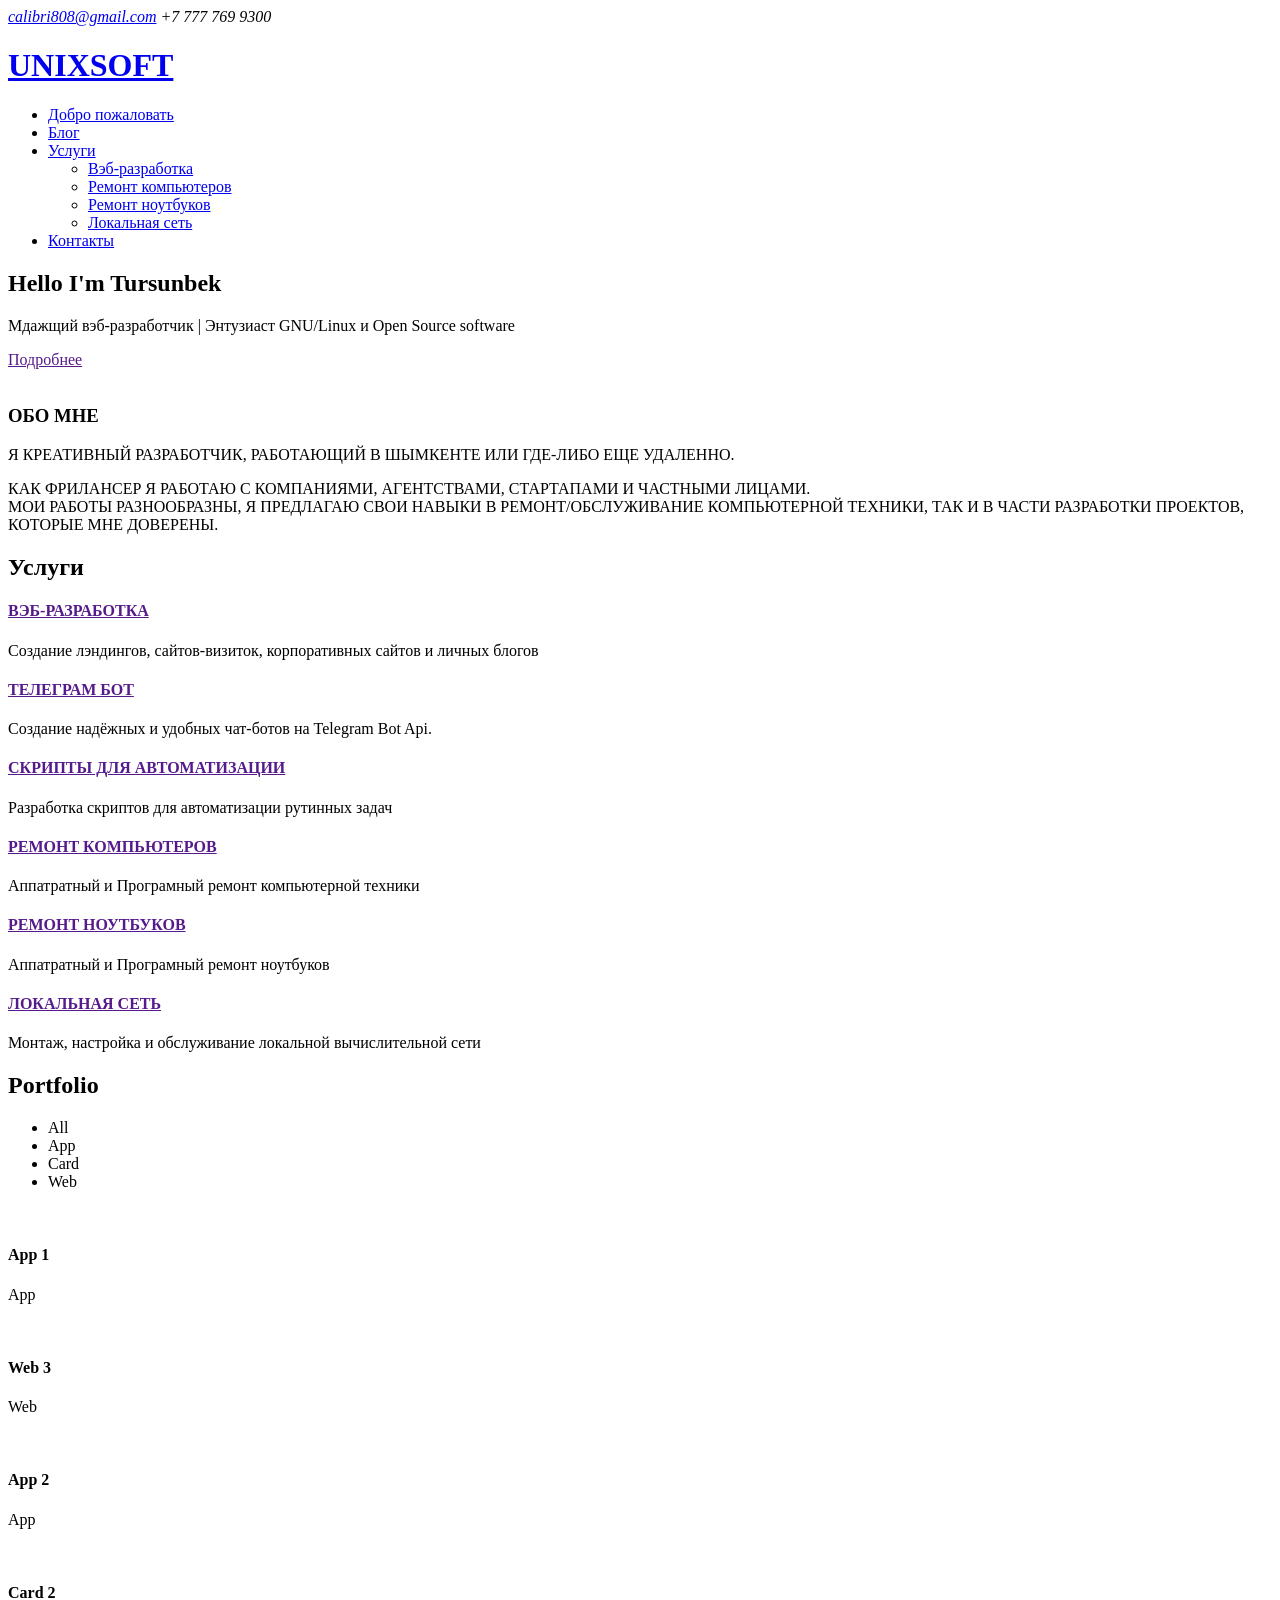
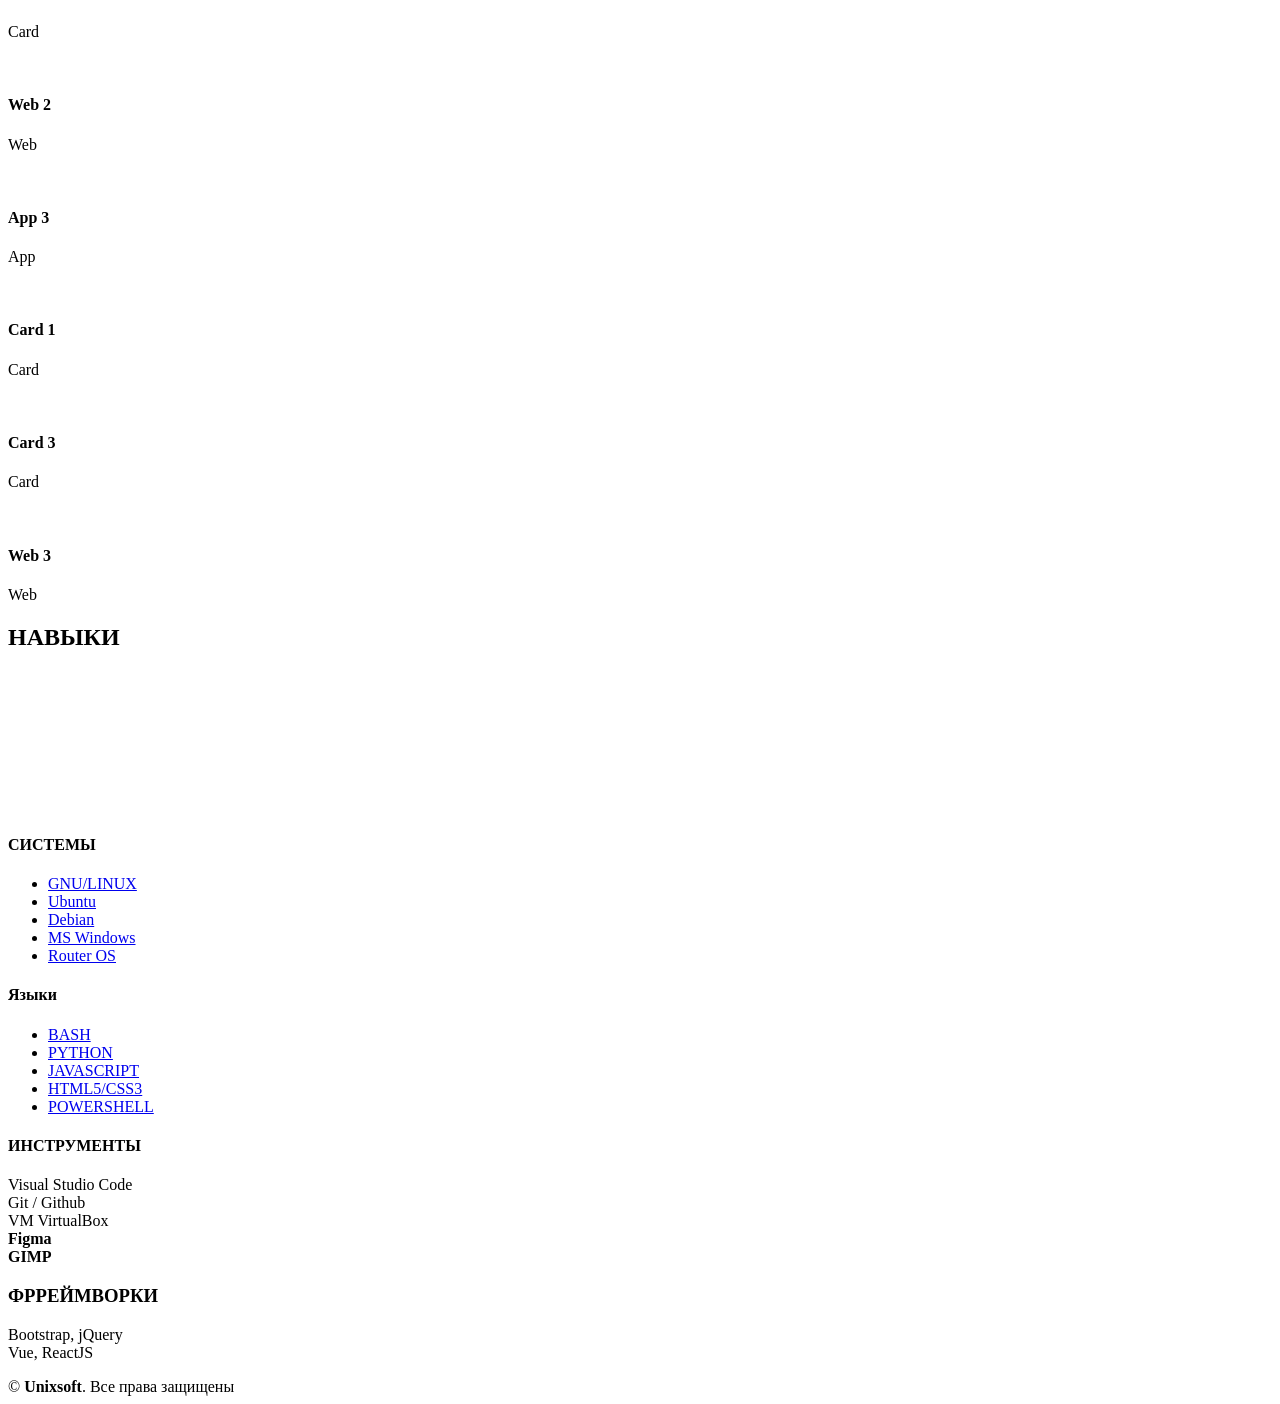
==== index.html @ 3a130970 "Add files via upload" ====
<!DOCTYPE html>
<html lang="en">

<head>
  <meta charset="utf-8">
  <meta content="width=device-width, initial-scale=1.0" name="viewport">

  <title>Unixsoft - Цифровое агенство</title>
  <meta content="" name="description">
  <meta content="" name="keywords">

  <!-- Favicons -->
  <link href="assets/img/icons8-battle-net-48.png" rel="icon">
  <link href="assets/img/apple-touch-icon.png" rel="apple-touch-icon">

  <!-- Google Fonts -->
  <link href="https://fonts.googleapis.com/css?family=Open+Sans:300,300i,400,400i,600,600i,700,700i|Raleway:300,300i,400,400i,500,500i,600,600i,700,700i|Poppins:300,300i,400,400i,500,500i,600,600i,700,700i" rel="stylesheet">

  <!-- Vendor CSS Files -->
  <link href="assets/vendor/animate.css/animate.min.css" rel="stylesheet">
  <link href="assets/vendor/bootstrap/css/bootstrap.min.css" rel="stylesheet">
  <link href="assets/vendor/bootstrap-icons/bootstrap-icons.css" rel="stylesheet">
  <link href="assets/vendor/boxicons/css/boxicons.min.css" rel="stylesheet">
  <link href="assets/vendor/glightbox/css/glightbox.min.css" rel="stylesheet">
  <link href="assets/vendor/swiper/swiper-bundle.min.css" rel="stylesheet">

  <!-- Template Main CSS File -->
  <link href="assets/css/style.css" rel="stylesheet">

  <!-- =======================================================
  * Template Name: unixsoft - v0.0.01
  ======================================================== -->
</head>

<body>

  <!-- ======= Top Bar ======= -->
  <section id="topbar" class="d-flex align-items-center">
    <div class="container d-flex justify-content-center justify-content-md-between">
      <div class="contact-info d-flex align-items-center">
        <i class="bi bi-envelope d-flex align-items-center"><a href="mailto:contact@example.com">calibri808@gmail.com</a></i>
        <i class="bi bi-phone d-flex align-items-center ms-4"><span>+7 777 769 9300</span></i>
      </div>
      <div class="social-links d-none d-md-flex align-items-center">
        <a href="https://github.com/unixsoftware" class="twitter"><i class="bi bi-github"></i></a>
        <a href="https://wa.me/77777699300" class="facebook"><i class="bi bi-whatsapp"></i></a>
        <a href="https://t.me/smirenn" class="linkedin"><i class="bi bi-telegram"></i></i></a>
        <a href="#" class="instagram"><i class="bi bi-instagram"></i></a>
      </div>
    </div>
  </section>

  <!-- ======= Header ======= -->
  <header id="header" class="d-flex align-items-center">
    <div class="container d-flex justify-content-between align-items-center">

      <div class="logo">
        <h1><a href="index.html">UNIXSOFT</a></h1>
        <!-- Uncomment below if you prefer to use an image logo -->
        <!-- <a href="index.html"><img src="assets/img/logo.png" alt="" class="img-fluid"></a>-->
      </div>

      <nav id="navbar" class="navbar">
        <ul>
          <li><a class="active" href="index.html">Добро пожаловать</a></li>
  <!--    <li><a href="about.html">About</a></li>
          <li><a href="services.html">Services</a></li>
          <li><a href="portfolio.html">Портфолио</a></li>
          <li><a href="team.html">Team</a></li>     
          <li><a href="pricing.html">Цены</a></li>  -->
          <li><a href="blog.html">Блог</a></li>
          <li class="dropdown"><a href="#"><span>Услуги</span> <i class="bi bi-chevron-down"></i></a>
            <ul>
              <li><a href="#">Вэб-разработка</a></li>

  <!--        <li class="dropdown"><a href="#"><span>Deep Drop Down</span> <i class="bi bi-chevron-right"></i></a>
                <ul>
                  <li><a href="#">Deep Drop Down 1</a></li>
                  <li><a href="#">Deep Drop Down 2</a></li>
                  <li><a href="#">Deep Drop Down 3</a></li>
                  <li><a href="#">Deep Drop Down 4</a></li>
                  <li><a href="#">Deep Drop Down 5</a></li>
                </ul>
              </li>  
  -->
              <li><a href="#">Ремонт компьютеров</a></li>
              <li><a href="#">Ремонт ноутбуков</a></li>
              <li><a href="#">Локальная сеть</a></li>
            </ul>
          </li>
          <li><a href="contact.html">Контакты</a></li>
        </ul>
        <i class="bi bi-list mobile-nav-toggle"></i>
      </nav><!-- .navbar -->

    </div>
  </header><!-- End Header -->

  <!-- ======= Hero Section ======= -->
  <section id="hero">
    <div class="hero-container">
      <div id="heroCarousel" data-bs-interval="5000" class="carousel slide carousel-fade" data-bs-ride="carousel">

        <ol class="carousel-indicators" id="hero-carousel-indicators"></ol>

        <div class="carousel-inner" role="listbox">

          <!-- Slide 1 -->
          <div class="carousel-item active" style="background-image: url(assets/img/slide/slide-1.jpg)">
            <div class="carousel-container">
              <div class="carousel-content">
                <h2 class="animate__animated animate__fadeInDown">Hello <span>I'm Tursunbek</span></h2>
                <p class="animate__animated animate__fadeInUp">Мдажщий вэб-разработчик | Энтузиаст GNU/Linux и Open Source software</p>
                <a href="" class="btn-get-started animate__animated animate__fadeInUp">Подробнее</a>
              </div>
            </div>
          </div>

          <!-- Slide 2 
          <div class="carousel-item" style="background-image: url(assets/img/slide/slide-2.jpg)">
            <div class="carousel-container">
              <div class="carousel-content">
                <h2 class="animate__animated fanimate__adeInDown">Ремонт <span>компьютеров</span></h2>
                <p class="animate__animated animate__fadeInUp">Аппаратный и Программный ремонт, обслуживание компьютерной техники</p>
                <a href="" class="btn-get-started animate__animated animate__fadeInUp">Подробнее</a>
              </div>
            </div>
          </div>
          -->
          <!-- Slide 3 
          <div class="carousel-item" style="background-image: url(assets/img/slide/slide-3.jpg)">
            <div class="carousel-container">
              <div class="carousel-content">
                <h2 class="animate__animated animate__fadeInDown">Ремонт <span>ноутбуков</span></h2>
                <p class="animate__animated animate__fadeInUp">Ut velit est quam dolor ad a aliquid qui aliquid. Sequi ea ut et est quaerat sequi nihil ut aliquam. Occaecati alias dolorem mollitia ut. Similique ea voluptatem. Esse doloremque accusamus repellendus deleniti vel. Minus et tempore modi architecto.</p>
                <a href="" class="btn-get-started animate__animated animate__fadeInUp">Подробнее</a>
              </div>
            </div>
          </div>
          -->
        </div>

        <a class="carousel-control-prev" href="#heroCarousel" role="button" data-bs-slide="prev">
          <span class="carousel-control-prev-icon bi bi-chevron-left" aria-hidden="true"></span>
        </a>

        <a class="carousel-control-next" href="#heroCarousel" role="button" data-bs-slide="next">
          <span class="carousel-control-next-icon bi bi-chevron-right" aria-hidden="true"></span>
        </a>

      </div>
    </div>
  </section><!-- End Hero -->

  <main id="main">



    <!-- ======= About Section ======= -->
    <section id="about" class="about">
      <div class="container">

        <div class="row">
          <div class="col-lg-6">
            <img src="assets/img/about.jpg" class="img-fluid" alt="">
          </div>
          <div class="col-lg-6 pt-4 pt-lg-0 content">
            <h3>ОБО МНЕ</h3>
            <p class="fst-italic">
              Я КРЕАТИВНЫЙ РАЗРАБОТЧИК, РАБОТАЮЩИЙ В ШЫМКЕНТЕ ИЛИ ГДЕ-ЛИБО ЕЩЕ УДАЛЕННО.
            </p>
            
            <p>
              КАК ФРИЛАНСЕР Я РАБОТАЮ С КОМПАНИЯМИ, АГЕНТСТВАМИ, СТАРТАПАМИ И ЧАСТНЫМИ ЛИЦАМИ.<br>
              МОИ РАБОТЫ РАЗНООБРАЗНЫ, Я ПРЕДЛАГАЮ СВОИ НАВЫКИ В РЕМОНТ/ОБСЛУЖИВАНИЕ КОМПЬЮТЕРНОЙ ТЕХНИКИ, ТАК И В ЧАСТИ РАЗРАБОТКИ ПРОЕКТОВ, КОТОРЫЕ МНЕ ДОВЕРЕНЫ.
            </p>
          </div>
        </div>

      </div>
    </section><!-- End About Section -->




    <!-- ======= Breadcrumbs ======= -->
    <section id="breadcrumbs" class="breadcrumbs">
      <div class="container">

        <h2>Услуги</h2>

      </div>
    </section><!-- End Breadcrumbs -->


    <!-- ======= Services Section ======= -->
    <section id="services" class="services">
      <div class="container">

        <div class="row">
          <div class="col-lg-4 col-md-6 d-flex align-items-stretch">
            <div class="icon-box">
              <div class="icon"><i class="bx bxl-dribbble"></i></div>
              <h4><a href="">ВЭБ-РАЗРАБОТКА</a></h4>
              <p>Создание лэндингов, сайтов-визиток, корпоративных сайтов и личных блогов</p>
            </div>
          </div>

          <div class="col-lg-4 col-md-6 d-flex align-items-stretch mt-4 mt-md-0">
            <div class="icon-box">
              <div class="icon"><i class="bx bx-file"></i></div>
              <h4><a href="">ТЕЛЕГРАМ БОТ</a></h4>
              <p>Создание надёжных и удобных чат-ботов на Telegram Bot Api.</p>
            </div>
          </div>

          <div class="col-lg-4 col-md-6 d-flex align-items-stretch mt-4 mt-lg-0">
            <div class="icon-box">
              <div class="icon"><i class="bx bx-tachometer"></i></div>
              <h4><a href="">СКРИПТЫ ДЛЯ АВТОМАТИЗАЦИИ</a></h4>
              <p>Разработка скриптов для автоматизации рутинных задач</p>
            </div>
          </div>

          <div class="col-lg-4 col-md-6 d-flex align-items-stretch mt-4">
            <div class="icon-box">
              <div class="icon"><i class="bx bx-world"></i></div>
              <h4><a href="">РЕМОНТ КОМПЬЮТЕРОВ</a></h4>
              <p>Аппатратный и Програмный ремонт компьютерной техники</p>
            </div>
          </div>

          <div class="col-lg-4 col-md-6 d-flex align-items-stretch mt-4">
            <div class="icon-box">
              <div class="icon"><i class="bx bx-slideshow"></i></div>
              <h4><a href="">РЕМОНТ НОУТБУКОВ</a></h4>
              <p>Аппатратный и Програмный ремонт ноутбуков</p>
            </div>
          </div>

          <div class="col-lg-4 col-md-6 d-flex align-items-stretch mt-4">
            <div class="icon-box">
              <div class="icon"><i class="bx bx-arch"></i></div>
              <h4><a href="">ЛОКАЛЬНАЯ СЕТЬ</a></h4>
              <p>Монтаж, настройка и обслуживание локальной вычислительной сети</p>
            </div>
          </div>

        </div>

      </div>
    </section><!-- End Services Section -->






    <!-- ======= Breadcrumbs ======= -->
    <section id="breadcrumbs" class="breadcrumbs">
      <div class="container">

        <h2>Portfolio</h2>

      </div>
    </section><!-- End Breadcrumbs -->

        <!-- ======= Portfolio Section ======= -->
    <section id="portfolio" class="portfolio">
      <div class="container">

        <div class="row">
          <div class="col-lg-12 d-flex justify-content-center">
            <ul id="portfolio-flters">
              <li data-filter="*" class="filter-active">All</li>
              <li data-filter=".filter-app">App</li>
              <li data-filter=".filter-card">Card</li>
              <li data-filter=".filter-web">Web</li>
            </ul>
          </div>
        </div>

        <div class="row portfolio-container">

          <div class="col-lg-4 col-md-6 portfolio-item filter-app">
            <div class="portfolio-wrap">
              <img src="assets/img/portfolio/portfolio-1.jpg" class="img-fluid" alt="">
              <div class="portfolio-info">
                <h4>App 1</h4>
                <p>App</p>
                <div class="portfolio-links">
                  <a href="assets/img/portfolio/portfolio-1.jpg" data-gallery="portfolioGallery" class="portfolio-lightbox" title="App 1"><i class="bx bx-plus"></i></a>
                  <a href="#" title="More Details"><i class="bx bx-link"></i></a>
                </div>
              </div>
            </div>
          </div>

          <div class="col-lg-4 col-md-6 portfolio-item filter-web">
            <div class="portfolio-wrap">
              <img src="assets/img/portfolio/portfolio-2.jpg" class="img-fluid" alt="">
              <div class="portfolio-info">
                <h4>Web 3</h4>
                <p>Web</p>
                <div class="portfolio-links">
                  <a href="assets/img/portfolio/portfolio-2.jpg" data-gallery="portfolioGallery" class="portfolio-lightbox" title="Web 3"><i class="bx bx-plus"></i></a>
                  <a href="#" title="More Details"><i class="bx bx-link"></i></a>
                </div>
              </div>
            </div>
          </div>

          <div class="col-lg-4 col-md-6 portfolio-item filter-app">
            <div class="portfolio-wrap">
              <img src="assets/img/portfolio/portfolio-3.jpg" class="img-fluid" alt="">
              <div class="portfolio-info">
                <h4>App 2</h4>
                <p>App</p>
                <div class="portfolio-links">
                  <a href="assets/img/portfolio/portfolio-3.jpg" data-gallery="portfolioGallery" class="portfolio-lightbox" title="App 2"><i class="bx bx-plus"></i></a>
                  <a href="#" title="More Details"><i class="bx bx-link"></i></a>
                </div>
              </div>
            </div>
          </div>

          <div class="col-lg-4 col-md-6 portfolio-item filter-card">
            <div class="portfolio-wrap">
              <img src="assets/img/portfolio/portfolio-4.jpg" class="img-fluid" alt="">
              <div class="portfolio-info">
                <h4>Card 2</h4>
                <p>Card</p>
                <div class="portfolio-links">
                  <a href="assets/img/portfolio/portfolio-4.jpg" data-gallery="portfolioGallery" class="portfolio-lightbox" title="Card 2"><i class="bx bx-plus"></i></a>
                  <a href="#" title="More Details"><i class="bx bx-link"></i></a>
                </div>
              </div>
            </div>
          </div>

          <div class="col-lg-4 col-md-6 portfolio-item filter-web">
            <div class="portfolio-wrap">
              <img src="assets/img/portfolio/portfolio-5.jpg" class="img-fluid" alt="">
              <div class="portfolio-info">
                <h4>Web 2</h4>
                <p>Web</p>
                <div class="portfolio-links">
                  <a href="assets/img/portfolio/portfolio-5.jpg" data-gallery="portfolioGallery" class="portfolio-lightbox" title="Web 2"><i class="bx bx-plus"></i></a>
                  <a href="#" title="More Details"><i class="bx bx-link"></i></a>
                </div>
              </div>
            </div>
          </div>

          <div class="col-lg-4 col-md-6 portfolio-item filter-app">
            <div class="portfolio-wrap">
              <img src="assets/img/portfolio/portfolio-6.jpg" class="img-fluid" alt="">
              <div class="portfolio-info">
                <h4>App 3</h4>
                <p>App</p>
                <div class="portfolio-links">
                  <a href="assets/img/portfolio/portfolio-6.jpg" data-gallery="portfolioGallery" class="portfolio-lightbox" title="App 3"><i class="bx bx-plus"></i></a>
                  <a href="#" title="More Details"><i class="bx bx-link"></i></a>
                </div>
              </div>
            </div>
          </div>

          <div class="col-lg-4 col-md-6 portfolio-item filter-card">
            <div class="portfolio-wrap">
              <img src="assets/img/portfolio/portfolio-7.jpg" class="img-fluid" alt="">
              <div class="portfolio-info">
                <h4>Card 1</h4>
                <p>Card</p>
                <div class="portfolio-links">
                  <a href="assets/img/portfolio/portfolio-7.jpg" data-gallery="portfolioGallery" class="portfolio-lightbox" title="Card 1"><i class="bx bx-plus"></i></a>
                  <a href="#" title="More Details"><i class="bx bx-link"></i></a>
                </div>
              </div>
            </div>
          </div>

          <div class="col-lg-4 col-md-6 portfolio-item filter-card">
            <div class="portfolio-wrap">
              <img src="assets/img/portfolio/portfolio-8.jpg" class="img-fluid" alt="">
              <div class="portfolio-info">
                <h4>Card 3</h4>
                <p>Card</p>
                <div class="portfolio-links">
                  <a href="assets/img/portfolio/portfolio-8.jpg" data-gallery="portfolioGallery" class="portfolio-lightbox" title="Card 3"><i class="bx bx-plus"></i></a>
                  <a href="#" title="More Details"><i class="bx bx-link"></i></a>
                </div>
              </div>
            </div>
          </div>

          <div class="col-lg-4 col-md-6 portfolio-item filter-web">
            <div class="portfolio-wrap">
              <img src="assets/img/portfolio/portfolio-9.jpg" class="img-fluid" alt="">
              <div class="portfolio-info">
                <h4>Web 3</h4>
                <p>Web</p>
                <div class="portfolio-links">
                  <a href="assets/img/portfolio/portfolio-9.jpg" data-gallery="portfolioGallery" class="portfolio-lightbox" title="Web 3"><i class="bx bx-plus"></i></a>
                  <a href="#" title="More Details"><i class="bx bx-link"></i></a>
                </div>
              </div>
            </div>
          </div>

        </div>

      </div>
    </section><!-- End Portfolio Section -->











    <!-- ======= Clients Section ======= -->
    <section id="clients" class="clients">
      <div class="container">

        <div class="section-title">
          <h2>НАВЫКИ</h2>
        </div>

        <div class="clients-slider swiper">
          <div class="swiper-wrapper align-items-center">
            <div class="swiper-slide"><img src="assets/img/clients/client-1.png" class="img-fluid" alt=""></div>
            <div class="swiper-slide"><img src="assets/img/clients/client-2.png" class="img-fluid" alt=""></div>
            <div class="swiper-slide"><img src="assets/img/clients/client-3.png" class="img-fluid" alt=""></div>
            <div class="swiper-slide"><img src="assets/img/clients/client-4.png" class="img-fluid" alt=""></div>
            <div class="swiper-slide"><img src="assets/img/clients/client-5.png" class="img-fluid" alt=""></div>
            <div class="swiper-slide"><img src="assets/img/clients/client-6.png" class="img-fluid" alt=""></div>
            <div class="swiper-slide"><img src="assets/img/clients/client-7.png" class="img-fluid" alt=""></div>
            <div class="swiper-slide"><img src="assets/img/clients/client-8.png" class="img-fluid" alt=""></div>
          </div>
          <div class="swiper-pagination"></div>
        </div>

      </div>
    </section><!-- End Clients Section -->

  </main><!-- End #main -->

  <!-- ======= Footer ======= -->
  <footer id="footer">



<!--
    <div class="footer-newsletter">
      <div class="container">
        <div class="row">
          <div class="col-lg-6">
            <h4>Our Newsletter</h4>
            <p>Tamen quem nulla quae legam multos aute sint culpa legam noster magna</p>
          </div>
          <div class="col-lg-6">
            <form action="" method="post">
              <input type="email" name="email"><input type="submit" value="Subscribe">
            </form>
          </div>
        </div>
      </div>
    </div>
-->



    <div class="footer-top">
      <div class="container">
        <div class="row">

          <div class="col-lg-3 col-md-6 footer-links">
            <h4>СИСТЕМЫ</h4>
            <ul>
              <li><i class="bx bx-chevron-right"></i> <a href="#">GNU/LINUX</a></li>
              <li><i class="bx bx-chevron-right"></i> <a href="#">Ubuntu</a></li>
              <li><i class="bx bx-chevron-right"></i> <a href="#">Debian</a></li>
              <li><i class="bx bx-chevron-right"></i> <a href="#">MS Windows</a></li>
              <li><i class="bx bx-chevron-right"></i> <a href="#">Router OS</a></li>
            </ul>
          </div>

          <div class="col-lg-3 col-md-6 footer-links">
            <h4>Языки</h4>
            <ul>
              <li><i class="bx bx-chevron-right"></i> <a href="#">BASH</a></li>
              <li><i class="bx bx-chevron-right"></i> <a href="#">PYTHON</a></li>
              <li><i class="bx bx-chevron-right"></i> <a href="#">JAVASCRIPT</a></li>
              <li><i class="bx bx-chevron-right"></i> <a href="#">HTML5/CSS3</a></li>
              <li><i class="bx bx-chevron-right"></i> <a href="#">POWERSHELL</a></li>
            </ul>
          </div>

          <div class="col-lg-3 col-md-6 footer-contact">
            <h4>ИНСТРУМЕНТЫ</h4>
            <p>
              Visual Studio Code <br>
              Git / Github <br>
              VM VirtualBox<br>
              <strong>Figma</strong><br>
              <strong>GIMP</strong><br>
            </p>

          </div>

          <div class="col-lg-3 col-md-6 footer-info">
            <h3>ФРРЕЙМВОРКИ</h3>
            <p>Bootstrap, jQuery <br>
            Vue, ReactJS</p>
            <div class="social-links mt-3">
              <a href="https://github.com/unixsoftware" class="twitter"><i class="bx bxl-github"></i></a>
              <a href="https://wa.me/77777699300" class="facebook"><i class="bx bxl-whatsapp"></i></a>
              <a href="https://t.me/smirenn" class="instagram"><i class="bx bxl-telegram"></i></a>
              <a href="#https://instagram.com" class="linkedin"><i class="bx bxl-instagram"></i></a>
            </div>
          </div>

        </div>
      </div>
    </div>

    <div class="container">
      <div class="copyright">
        &copy;   <strong><span>Unixsoft</span></strong>. Все права защищены
      </div>
      <div class="credits">
        <!-- All the links in the footer should remain intact. -->
        <!-- You can delete the links only if you purchased the pro version. -->
        <!-- Purchase the pro version with working PHP/AJAX contact form: -->
      </div>
    </div>
  </footer>
  <!-- End Footer -->

  <a href="#" class="back-to-top d-flex align-items-center justify-content-center"><i class="bi bi-arrow-up-short"></i></a>

  <!-- Vendor JS Files -->
  <script src="assets/vendor/purecounter/purecounter_vanilla.js"></script>
  <script src="assets/vendor/bootstrap/js/bootstrap.bundle.min.js"></script>
  <script src="assets/vendor/glightbox/js/glightbox.min.js"></script>
  <script src="assets/vendor/isotope-layout/isotope.pkgd.min.js"></script>
  <script src="assets/vendor/swiper/swiper-bundle.min.js"></script>
  <script src="assets/vendor/waypoints/noframework.waypoints.js"></script>
  <script src="assets/vendor/php-email-form/validate.js"></script>

  <!-- Template Main JS File -->
  <script src="assets/js/main.js"></script>

</body>

</html>
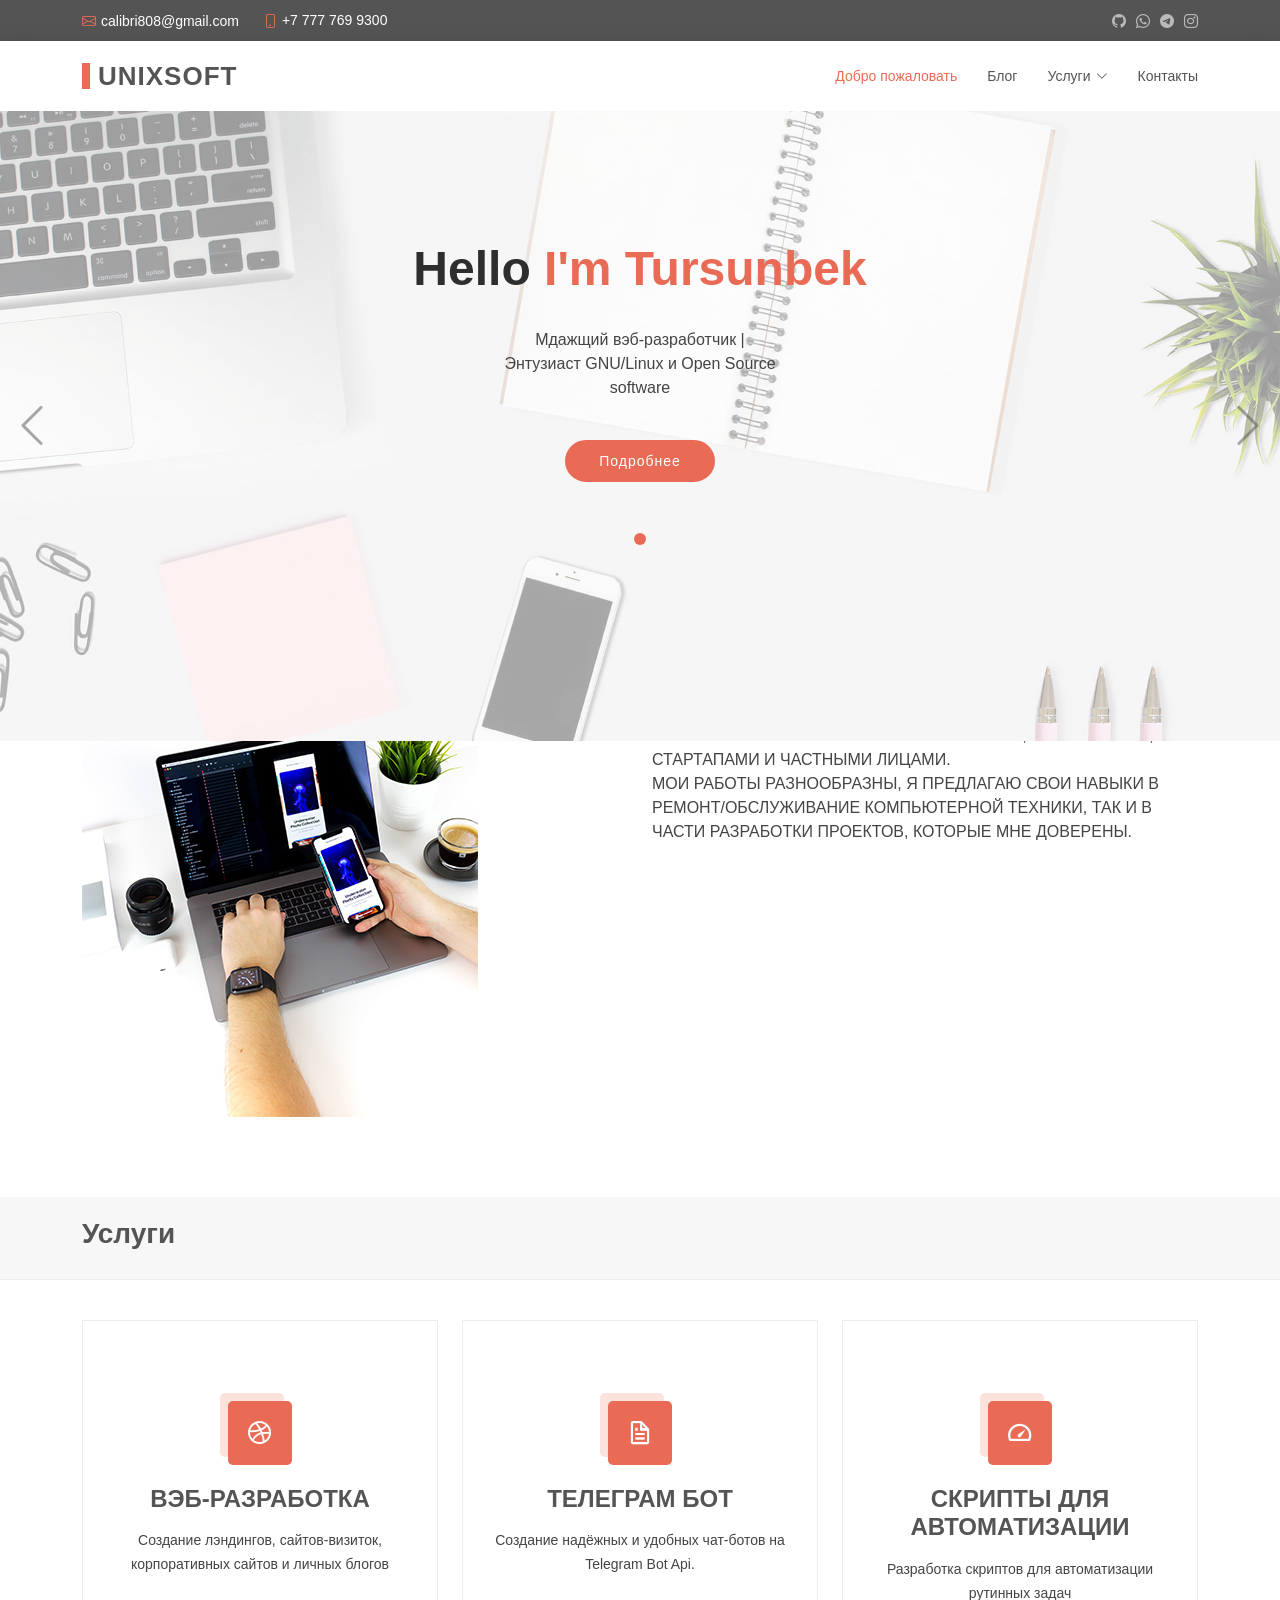
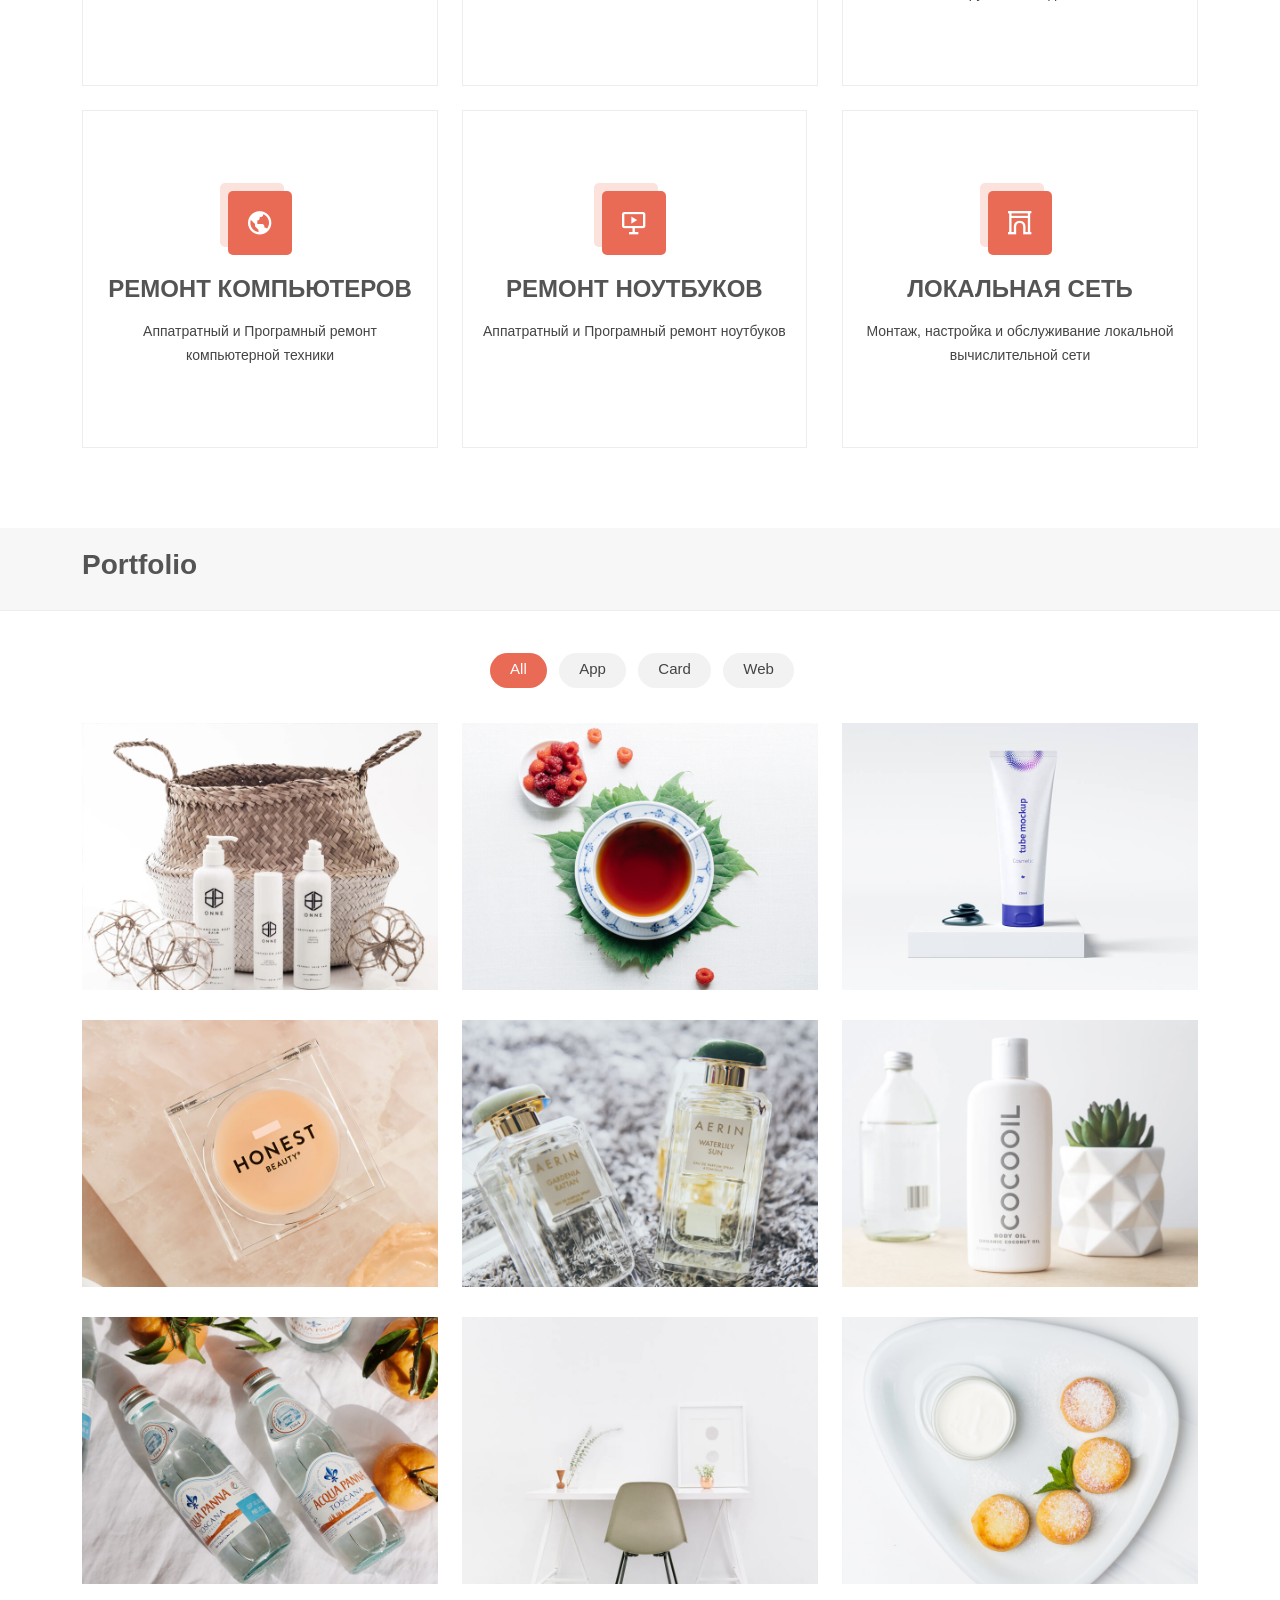
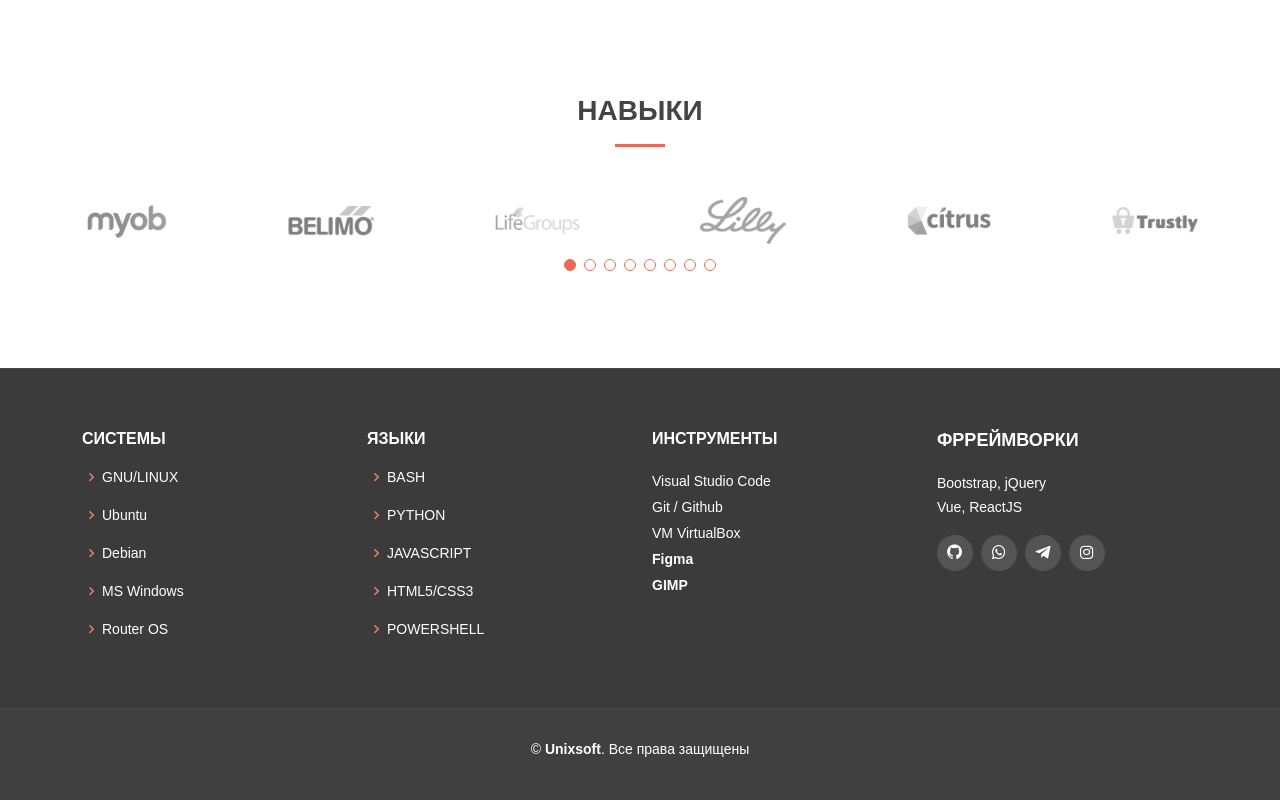
==== commit 47389803: "Update index.html" ====
--- a/index.html
+++ b/index.html
@@ -11,7 +11,7 @@
 
   <!-- Favicons -->
   <link href="assets/img/icons8-battle-net-48.png" rel="icon">
-  <link href="assets/img/apple-touch-icon.png" rel="apple-touch-icon">
+  <link href="assets/img/icons8-battle-net-48.png" rel="apple-touch-icon">
 
   <!-- Google Fonts -->
   <link href="https://fonts.googleapis.com/css?family=Open+Sans:300,300i,400,400i,600,600i,700,700i|Raleway:300,300i,400,400i,500,500i,600,600i,700,700i|Poppins:300,300i,400,400i,500,500i,600,600i,700,700i" rel="stylesheet">
@@ -558,4 +558,4 @@
 
 </body>
 
-</html>+</html>
--- a/assets/css/style.css
+++ b/assets/css/style.css
@@ -0,0 +1,2223 @@
+/**
+* Template Name: Eterna - v4.10.0
+* Template URL: https://bootstrapmade.com/eterna-free-multipurpose-bootstrap-template/
+* Author: BootstrapMade.com
+* License: https://bootstrapmade.com/license/
+*/
+
+/*--------------------------------------------------------------
+# General
+--------------------------------------------------------------*/
+body {
+  font-family: "Open Sans", sans-serif;
+  color: #444444;
+}
+
+a {
+  color: #e96b56;
+  text-decoration: none;
+}
+
+a:hover {
+  color: #e6573f;
+  text-decoration: none;
+}
+
+h1,
+h2,
+h3,
+h4,
+h5,
+h6 {
+  font-family: "Raleway", sans-serif;
+}
+
+/*--------------------------------------------------------------
+# Back to top button
+--------------------------------------------------------------*/
+.back-to-top {
+  position: fixed;
+  visibility: hidden;
+  opacity: 0;
+  right: 15px;
+  bottom: 15px;
+  z-index: 996;
+  background: #e96b56;
+  width: 40px;
+  height: 40px;
+  border-radius: 4px;
+  transition: all 0.4s;
+}
+
+.back-to-top i {
+  font-size: 28px;
+  color: #fff;
+  line-height: 0;
+}
+
+.back-to-top:hover {
+  background: #ee8b7a;
+  color: #fff;
+}
+
+.back-to-top.active {
+  visibility: visible;
+  opacity: 1;
+}
+
+/*--------------------------------------------------------------
+# Top Bar
+--------------------------------------------------------------*/
+#topbar {
+  background: #545454;
+  padding: 10px 0;
+  font-size: 14px;
+}
+
+#topbar .contact-info i {
+  font-style: normal;
+  color: #e96b56;
+}
+
+#topbar .contact-info i a,
+#topbar .contact-info i span {
+  padding-left: 5px;
+  color: #fff;
+}
+
+#topbar .contact-info i a {
+  line-height: 0;
+  transition: 0.3s;
+}
+
+#topbar .contact-info i a:hover {
+  color: #e96b56;
+}
+
+#topbar .social-links a {
+  color: #bababa;
+  line-height: 0;
+  transition: 0.3s;
+  margin-left: 10px;
+}
+
+#topbar .social-links a:hover {
+  color: white;
+}
+
+/*--------------------------------------------------------------
+# Header
+--------------------------------------------------------------*/
+#header {
+  height: 70px;
+  transition: all 0.5s;
+  z-index: 997;
+  transition: all 0.5s;
+  background: #fff;
+  box-shadow: 0px 0px 20px 0px rgba(0, 0, 0, 0.1);
+}
+
+#header .logo h1 {
+  font-size: 26px;
+  padding: 0 0 0 8px;
+  margin: 11px 0;
+  line-height: 1;
+  font-weight: 700;
+  letter-spacing: 1px;
+  text-transform: uppercase;
+  font-family: "Poppins", sans-serif;
+  border-left: 8px solid #e96b56;
+}
+
+#header .logo h1 a,
+#header .logo h1 a:hover {
+  color: #545454;
+  text-decoration: none;
+}
+
+#header .logo img {
+  padding: 0;
+  margin: 0;
+  max-height: 40px;
+}
+
+.scrolled-offset {
+  margin-top: 70px;
+}
+
+/*--------------------------------------------------------------
+# Navigation Menu
+--------------------------------------------------------------*/
+/**
+* Desktop Navigation 
+*/
+.navbar {
+  padding: 0;
+}
+
+.navbar ul {
+  margin: 0;
+  padding: 0;
+  display: flex;
+  list-style: none;
+  align-items: center;
+}
+
+.navbar li {
+  position: relative;
+}
+
+.navbar a,
+.navbar a:focus {
+  display: flex;
+  align-items: center;
+  justify-content: space-between;
+  padding: 10px 0 10px 30px;
+  font-family: "Poppins", sans-serif;
+  font-size: 14px;
+  color: #545454;
+  white-space: nowrap;
+  transition: 0.3s;
+}
+
+.navbar a i,
+.navbar a:focus i {
+  font-size: 12px;
+  line-height: 0;
+  margin-left: 5px;
+}
+
+.navbar a:hover,
+.navbar .active,
+.navbar .active:focus,
+.navbar li:hover>a {
+  color: #e96b56;
+}
+
+.navbar .getstarted,
+.navbar .getstarted:focus {
+  background: #e96b56;
+  padding: 8px 20px;
+  margin-left: 30px;
+  border-radius: 4px;
+  color: #fff;
+}
+
+.navbar .getstarted:hover,
+.navbar .getstarted:focus:hover {
+  color: #fff;
+  background: #ec7f6d;
+}
+
+.navbar .dropdown ul {
+  display: block;
+  position: absolute;
+  left: 24px;
+  top: calc(100% + 30px);
+  margin: 0;
+  padding: 10px 0;
+  z-index: 99;
+  opacity: 0;
+  visibility: hidden;
+  background: #fff;
+  box-shadow: 0px 0px 30px rgba(127, 137, 161, 0.25);
+  transition: 0.3s;
+}
+
+.navbar .dropdown ul li {
+  min-width: 200px;
+}
+
+.navbar .dropdown ul a {
+  padding: 10px 20px;
+  font-size: 14px;
+  text-transform: none;
+  color: #545454;
+}
+
+.navbar .dropdown ul a i {
+  font-size: 12px;
+}
+
+.navbar .dropdown ul a:hover,
+.navbar .dropdown ul .active:hover,
+.navbar .dropdown ul li:hover>a {
+  color: #e96b56;
+}
+
+.navbar .dropdown:hover>ul {
+  opacity: 1;
+  top: 100%;
+  visibility: visible;
+}
+
+.navbar .dropdown .dropdown ul {
+  top: 0;
+  left: calc(100% - 30px);
+  visibility: hidden;
+}
+
+.navbar .dropdown .dropdown:hover>ul {
+  opacity: 1;
+  top: 0;
+  left: 100%;
+  visibility: visible;
+}
+
+@media (max-width: 1366px) {
+  .navbar .dropdown .dropdown ul {
+    left: -90%;
+  }
+
+  .navbar .dropdown .dropdown:hover>ul {
+    left: -100%;
+  }
+}
+
+/**
+* Mobile Navigation 
+*/
+.mobile-nav-toggle {
+  color: #545454;
+  font-size: 28px;
+  cursor: pointer;
+  display: none;
+  line-height: 0;
+  transition: 0.5s;
+}
+
+.mobile-nav-toggle.bi-x {
+  color: #fff;
+}
+
+@media (max-width: 991px) {
+  .mobile-nav-toggle {
+    display: block;
+  }
+
+  .navbar ul {
+    display: none;
+  }
+}
+
+.navbar-mobile {
+  position: fixed;
+  overflow: hidden;
+  top: 0;
+  right: 0;
+  left: 0;
+  bottom: 0;
+  background: rgba(59, 59, 59, 0.9);
+  transition: 0.3s;
+  z-index: 999;
+}
+
+.navbar-mobile .mobile-nav-toggle {
+  position: absolute;
+  top: 15px;
+  right: 15px;
+}
+
+.navbar-mobile ul {
+  display: block;
+  position: absolute;
+  top: 55px;
+  right: 15px;
+  bottom: 15px;
+  left: 15px;
+  padding: 10px 0;
+  background-color: #fff;
+  overflow-y: auto;
+  transition: 0.3s;
+}
+
+.navbar-mobile a,
+.navbar-mobile a:focus {
+  padding: 10px 20px;
+  font-size: 15px;
+  color: #545454;
+}
+
+.navbar-mobile a:hover,
+.navbar-mobile .active,
+.navbar-mobile li:hover>a {
+  color: #e96b56;
+}
+
+.navbar-mobile .getstarted,
+.navbar-mobile .getstarted:focus {
+  margin: 15px;
+}
+
+.navbar-mobile .dropdown ul {
+  position: static;
+  display: none;
+  margin: 10px 20px;
+  padding: 10px 0;
+  z-index: 99;
+  opacity: 1;
+  visibility: visible;
+  background: #fff;
+  box-shadow: 0px 0px 30px rgba(127, 137, 161, 0.25);
+}
+
+.navbar-mobile .dropdown ul li {
+  min-width: 200px;
+}
+
+.navbar-mobile .dropdown ul a {
+  padding: 10px 20px;
+}
+
+.navbar-mobile .dropdown ul a i {
+  font-size: 12px;
+}
+
+.navbar-mobile .dropdown ul a:hover,
+.navbar-mobile .dropdown ul .active:hover,
+.navbar-mobile .dropdown ul li:hover>a {
+  color: #e96b56;
+}
+
+.navbar-mobile .dropdown>.dropdown-active {
+  display: block;
+}
+
+/*--------------------------------------------------------------
+# Hero Section
+--------------------------------------------------------------*/
+#hero {
+  width: 100%;
+  height: 70vh;
+  background-color: rgba(59, 59, 59, 0.8);
+  overflow: hidden;
+  padding: 0;
+  margin-bottom: -120px;
+  position: relative;
+  z-index: 1;
+}
+
+#hero .carousel-item {
+  width: 100%;
+  height: 70vh;
+  background-size: cover;
+  background-position: center;
+  background-repeat: no-repeat;
+  background-position: center center;
+}
+
+#hero .carousel-item::before {
+  content: "";
+  background-color: rgba(255, 255, 255, 0.6);
+  position: absolute;
+  top: 0;
+  right: 0;
+  left: 0;
+  bottom: 0;
+}
+
+#hero .carousel-container {
+  display: flex;
+  justify-content: center;
+  align-items: center;
+  position: absolute;
+  bottom: 0;
+  top: 0;
+  left: 0;
+  right: 0;
+  padding-bottom: 120px;
+}
+
+#hero .carousel-content {
+  text-align: center;
+}
+
+#hero h2 {
+  color: #2e2e2e;
+  margin-bottom: 30px;
+  font-size: 48px;
+  font-weight: 700;
+}
+
+#hero h2 span {
+  color: #e96b56;
+}
+
+#hero p {
+  width: 80%;
+  -webkit-animation-delay: 0.4s;
+  animation-delay: 0.4s;
+  margin: 0 auto 30px auto;
+  color: arken(#545454, 15);
+}
+
+#hero .carousel-inner .carousel-item {
+  transition-property: opacity;
+  background-position: center top;
+}
+
+#hero .carousel-inner .carousel-item,
+#hero .carousel-inner .active.carousel-item-start,
+#hero .carousel-inner .active.carousel-item-end {
+  opacity: 0;
+}
+
+#hero .carousel-inner .active,
+#hero .carousel-inner .carousel-item-next.carousel-item-start,
+#hero .carousel-inner .carousel-item-prev.carousel-item-end {
+  opacity: 1;
+  transition: 0.5s;
+}
+
+#hero .carousel-inner .carousel-item-next,
+#hero .carousel-inner .carousel-item-prev,
+#hero .carousel-inner .active.carousel-item-start,
+#hero .carousel-inner .active.carousel-item-end {
+  left: 0;
+  transform: translate3d(0, 0, 0);
+}
+
+#hero .carousel-control-prev,
+#hero .carousel-control-next {
+  width: 10%;
+}
+
+#hero .carousel-control-next-icon,
+#hero .carousel-control-prev-icon {
+  background: none;
+  font-size: 48px;
+  line-height: 1;
+  width: auto;
+  height: auto;
+  color: #545454;
+}
+
+#hero .carousel-indicators li {
+  cursor: pointer;
+  background: #e96b56;
+  overflow: hidden;
+  border: 0;
+  width: 12px;
+  height: 12px;
+  border-radius: 50px;
+  margin-bottom: 180px;
+  opacity: 0.2;
+}
+
+#hero .carousel-indicators li.active {
+  opacity: 1;
+}
+
+#hero .btn-get-started {
+  font-family: "Raleway", sans-serif;
+  font-weight: 500;
+  font-size: 14px;
+  letter-spacing: 1px;
+  display: inline-block;
+  padding: 12px 32px;
+  border-radius: 50px;
+  transition: 0.5s;
+  line-height: 1;
+  margin: 10px;
+  color: #fff;
+  -webkit-animation-delay: 0.8s;
+  animation-delay: 0.8s;
+  border: 2px solid #e96b56;
+  background: #e96b56;
+}
+
+#hero .btn-get-started:hover {
+  background: transparent;
+  color: #e96b56;
+  text-decoration: none;
+}
+
+@media (max-height: 768px),
+(max-width: 1200px) {
+  #hero {
+    margin-bottom: 60px;
+  }
+
+  #hero .carousel-container {
+    padding-bottom: 0;
+  }
+
+  #hero .carousel-indicators li {
+    margin-bottom: 0;
+  }
+}
+
+@media (max-width: 768px) {
+  #hero {
+    height: 90vh;
+  }
+
+  #hero .carousel-item {
+    height: 90vh;
+  }
+}
+
+@media (min-width: 1024px) {
+  #hero p {
+    width: 50%;
+  }
+
+  #hero .carousel-control-prev,
+  #hero .carousel-control-next {
+    width: 5%;
+  }
+}
+
+/*--------------------------------------------------------------
+# Sections General
+--------------------------------------------------------------*/
+section {
+  padding: 0 0 80px 0;
+}
+
+.section-bg {
+  background-color: white;
+}
+
+.section-title {
+  text-align: center;
+  padding-bottom: 30px;
+}
+
+.section-title h2 {
+  font-size: 28px;
+  font-weight: 600;
+  margin-bottom: 20px;
+  padding-bottom: 20px;
+  position: relative;
+  font-family: "Poppins", sans-serif;
+}
+
+.section-title h2::after {
+  content: "";
+  position: absolute;
+  display: block;
+  width: 50px;
+  height: 3px;
+  background: #e96b56;
+  bottom: 0;
+  left: calc(50% - 25px);
+}
+
+.section-title p {
+  margin-bottom: 0;
+}
+
+/*--------------------------------------------------------------
+# Breadcrumbs
+--------------------------------------------------------------*/
+.breadcrumbs {
+  padding: 20px 0 20px 0;
+  background: #f7f7f7;
+  border-bottom: 1px solid #ededed;
+  margin-bottom: 40px;
+}
+
+.breadcrumbs h2 {
+  font-size: 28px;
+  font-weight: 700;
+  color: #545454;
+}
+
+.breadcrumbs ol {
+  display: flex;
+  flex-wrap: wrap;
+  list-style: none;
+  padding: 0 0 5px 0;
+  margin: 0;
+  font-size: 14px;
+}
+
+.breadcrumbs ol li+li {
+  padding-left: 10px;
+}
+
+.breadcrumbs ol li+li::before {
+  display: inline-block;
+  padding-right: 10px;
+  color: #6e6e6e;
+  content: "/";
+}
+
+/*--------------------------------------------------------------
+# Featured
+--------------------------------------------------------------*/
+.featured {
+  position: relative;
+  z-index: 2;
+}
+
+.featured .icon-box {
+  padding: 40px 30px;
+  box-shadow: 0px 2px 15px rgba(0, 0, 0, 0.15);
+  border-radius: 10px;
+  background: #fff;
+  transition: all ease-in-out 0.3s;
+  height: 100%;
+}
+
+.featured .icon-box i {
+  color: #e96b56;
+  font-size: 42px;
+  margin-bottom: 15px;
+  display: block;
+  line-height: 0;
+}
+
+.featured .icon-box h3 {
+  font-weight: 700;
+  margin-bottom: 15px;
+  font-size: 20px;
+}
+
+.featured .icon-box h3 a {
+  color: #545454;
+  transition: 0.3s;
+}
+
+.featured .icon-box p {
+  color: #545454;
+  line-height: 24px;
+  font-size: 14px;
+  margin-bottom: 0;
+}
+
+.featured .icon-box:hover {
+  background: #e96b56;
+}
+
+.featured .icon-box:hover i,
+.featured .icon-box:hover h3 a,
+.featured .icon-box:hover p {
+  color: #fff;
+}
+
+/*--------------------------------------------------------------
+# About
+--------------------------------------------------------------*/
+.about .content h3 {
+  font-weight: 600;
+  font-size: 26px;
+  color: #545454;
+}
+
+.about .content ul {
+  list-style: none;
+  padding: 0;
+}
+
+.about .content ul li {
+  padding-bottom: 10px;
+}
+
+.about .content ul i {
+  font-size: 20px;
+  padding-right: 4px;
+  color: #e96b56;
+}
+
+.about .content p:last-child {
+  margin-bottom: 0;
+}
+
+/*--------------------------------------------------------------
+# Our Services
+--------------------------------------------------------------*/
+.services .icon-box {
+  text-align: center;
+  border: 1px solid #ededed;
+  padding: 80px 20px;
+  transition: all ease-in-out 0.3s;
+}
+
+.services .icon-box .icon {
+  margin: 0 auto;
+  width: 64px;
+  height: 64px;
+  background: #e96b56;
+  border-radius: 5px;
+  transition: all 0.3s ease-out 0s;
+  display: flex;
+  align-items: center;
+  justify-content: center;
+  margin-bottom: 20px;
+  transform-style: preserve-3d;
+}
+
+.services .icon-box .icon i {
+  color: #fff;
+  font-size: 28px;
+}
+
+.services .icon-box .icon::before {
+  position: absolute;
+  content: "";
+  left: -8px;
+  top: -8px;
+  height: 100%;
+  width: 100%;
+  background: #fbe2dd;
+  border-radius: 5px;
+  transition: all 0.3s ease-out 0s;
+  transform: translateZ(-1px);
+}
+
+.services .icon-box h4 {
+  font-weight: 700;
+  margin-bottom: 15px;
+  font-size: 24px;
+}
+
+.services .icon-box h4 a {
+  color: #545454;
+}
+
+.services .icon-box p {
+  line-height: 24px;
+  font-size: 14px;
+  margin-bottom: 0;
+}
+
+.services .icon-box:hover {
+  background: #e96b56;
+  border-color: #e96b56;
+}
+
+.services .icon-box:hover .icon {
+  background: #fff;
+}
+
+.services .icon-box:hover .icon i {
+  color: #e96b56;
+}
+
+.services .icon-box:hover .icon::before {
+  background: #ef9383;
+}
+
+.services .icon-box:hover h4 a,
+.services .icon-box:hover p {
+  color: #fff;
+}
+
+/*--------------------------------------------------------------
+# Our Clients
+--------------------------------------------------------------*/
+.clients .swiper-pagination {
+  margin-top: 20px;
+  position: relative;
+}
+
+.clients .swiper-pagination .swiper-pagination-bullet {
+  width: 12px;
+  height: 12px;
+  background-color: #fff;
+  opacity: 1;
+  border: 1px solid #e96b56;
+}
+
+.clients .swiper-pagination .swiper-pagination-bullet-active {
+  background-color: #e96b56;
+}
+
+.clients .swiper-slide img {
+  opacity: 0.5;
+  transition: 0.3s;
+  filter: grayscale(100);
+}
+
+.clients .swiper-slide img:hover {
+  filter: none;
+  opacity: 1;
+}
+
+/*--------------------------------------------------------------
+# Counts
+--------------------------------------------------------------*/
+.counts .count-box {
+  box-shadow: -10px -5px 40px 0 rgba(0, 0, 0, 0.1);
+  padding: 30px;
+  width: 100%;
+}
+
+.counts .count-box i {
+  display: block;
+  font-size: 30px;
+  color: #e96b56;
+  float: left;
+  line-height: 0;
+}
+
+.counts .count-box span {
+  font-size: 42px;
+  line-height: 24px;
+  display: block;
+  font-weight: 700;
+  color: #545454;
+  margin-left: 50px;
+}
+
+.counts .count-box p {
+  padding: 30px 0 0 0;
+  margin: 0;
+  font-family: "Raleway", sans-serif;
+  font-size: 14px;
+}
+
+.counts .count-box a {
+  font-weight: 600;
+  display: block;
+  margin-top: 20px;
+  color: #7a7a7a;
+  font-size: 15px;
+  font-family: "Poppins", sans-serif;
+  transition: ease-in-out 0.3s;
+}
+
+.counts .count-box a:hover {
+  color: #a1a1a1;
+}
+
+/*--------------------------------------------------------------
+# Testimonials
+--------------------------------------------------------------*/
+.testimonials .testimonials-carousel,
+.testimonials .testimonials-slider {
+  overflow: hidden;
+}
+
+.testimonials .testimonial-item {
+  box-sizing: content-box;
+  padding: 40px;
+  box-shadow: 0px 2px 12px rgba(0, 0, 0, 0.08);
+  position: relative;
+  background: #fff;
+}
+
+.testimonials .testimonial-item .testimonial-img {
+  width: 90px;
+  border-radius: 50px;
+  border: 6px solid #fff;
+  float: left;
+  margin: 0 10px 0 0;
+}
+
+.testimonials .testimonial-item h3 {
+  font-size: 18px;
+  font-weight: bold;
+  margin: 10px 0 5px 0;
+  color: #111;
+}
+
+.testimonials .testimonial-item h4 {
+  font-size: 14px;
+  color: #999;
+  margin: 0;
+}
+
+.testimonials .testimonial-item .quote-icon-left,
+.testimonials .testimonial-item .quote-icon-right {
+  color: white;
+  font-size: 26px;
+}
+
+.testimonials .testimonial-item .quote-icon-left {
+  display: inline-block;
+  left: -5px;
+  position: relative;
+}
+
+.testimonials .testimonial-item .quote-icon-right {
+  display: inline-block;
+  right: -5px;
+  position: relative;
+  top: 10px;
+}
+
+.testimonials .testimonial-item p {
+  font-style: italic;
+  margin: 15px 0 0 0;
+  padding: 0;
+}
+
+/*--------------------------------------------------------------
+# Our Skills
+--------------------------------------------------------------*/
+.skills .content h3 {
+  font-weight: 700;
+  font-size: 26px;
+  color: #545454;
+  font-family: "Poppins", sans-serif;
+  margin-bottom: 20px;
+}
+
+.skills .content ul {
+  list-style: none;
+  padding: 0;
+}
+
+.skills .content ul li {
+  padding-bottom: 10px;
+}
+
+.skills .content ul i {
+  font-size: 20px;
+  padding-right: 4px;
+  color: #e96b56;
+}
+
+.skills .content p:last-child {
+  margin-bottom: 0;
+}
+
+.skills .progress {
+  height: 62px;
+  display: block;
+  background: none;
+  border-radius: 0;
+}
+
+.skills .progress .skill {
+  padding: 0;
+  margin: 0 0 6px 0;
+  text-transform: uppercase;
+  display: block;
+  font-weight: 600;
+  font-family: "Poppins", sans-serif;
+  color: #545454;
+}
+
+.skills .progress .skill .val {
+  float: right;
+  font-style: normal;
+}
+
+.skills .progress-bar-wrap {
+  background: #e0e0e0;
+}
+
+.skills .progress-bar {
+  width: 1px;
+  height: 10px;
+  transition: 0.9s;
+  background-color: #e96b56;
+}
+
+/*--------------------------------------------------------------
+# Portfolio
+--------------------------------------------------------------*/
+.portfolio .portfolio-item {
+  margin-bottom: 30px;
+}
+
+.portfolio #portfolio-flters {
+  padding: 0;
+  margin: 0 auto 25px auto;
+  list-style: none;
+  text-align: center;
+  background: white;
+  border-radius: 50px;
+  padding: 2px 15px;
+}
+
+.portfolio #portfolio-flters li {
+  cursor: pointer;
+  display: inline-block;
+  padding: 8px 20px 12px 20px;
+  font-size: 15px;
+  font-weight: 500;
+  line-height: 1;
+  color: #444444;
+  margin: 0 4px 8px 4px;
+  transition: all ease-in-out 0.3s;
+  border-radius: 50px;
+  background: #f2f2f2;
+}
+
+.portfolio #portfolio-flters li:hover,
+.portfolio #portfolio-flters li.filter-active {
+  background: #e96b56;
+  color: #fff;
+}
+
+.portfolio #portfolio-flters li:last-child {
+  margin-right: 0;
+}
+
+.portfolio .portfolio-wrap {
+  transition: 0.3s;
+  position: relative;
+  overflow: hidden;
+  z-index: 1;
+  background: rgba(84, 84, 84, 0.6);
+}
+
+.portfolio .portfolio-wrap::before {
+  content: "";
+  background: rgba(84, 84, 84, 0.6);
+  position: absolute;
+  left: 30px;
+  right: 30px;
+  top: 30px;
+  bottom: 30px;
+  transition: all ease-in-out 0.3s;
+  z-index: 2;
+  opacity: 0;
+}
+
+.portfolio .portfolio-wrap .portfolio-info {
+  opacity: 0;
+  position: absolute;
+  top: 0;
+  left: 0;
+  right: 0;
+  bottom: 0;
+  text-align: center;
+  z-index: 3;
+  transition: all ease-in-out 0.3s;
+  display: flex;
+  flex-direction: column;
+  justify-content: center;
+  align-items: center;
+}
+
+.portfolio .portfolio-wrap .portfolio-info::before {
+  display: block;
+  content: "";
+  width: 48px;
+  height: 48px;
+  position: absolute;
+  top: 35px;
+  left: 35px;
+  border-top: 3px solid #fff;
+  border-left: 3px solid #fff;
+  transition: all 0.5s ease 0s;
+  z-index: 9994;
+}
+
+.portfolio .portfolio-wrap .portfolio-info::after {
+  display: block;
+  content: "";
+  width: 48px;
+  height: 48px;
+  position: absolute;
+  bottom: 35px;
+  right: 35px;
+  border-bottom: 3px solid #fff;
+  border-right: 3px solid #fff;
+  transition: all 0.5s ease 0s;
+  z-index: 9994;
+}
+
+.portfolio .portfolio-wrap .portfolio-info h4 {
+  font-size: 20px;
+  color: #fff;
+  font-weight: 600;
+}
+
+.portfolio .portfolio-wrap .portfolio-info p {
+  color: #ffffff;
+  font-size: 14px;
+  text-transform: uppercase;
+  padding: 0;
+  margin: 0;
+}
+
+.portfolio .portfolio-wrap .portfolio-links {
+  text-align: center;
+  z-index: 4;
+}
+
+.portfolio .portfolio-wrap .portfolio-links a {
+  color: #fff;
+  margin: 0 2px;
+  font-size: 28px;
+  display: inline-block;
+  transition: 0.3s;
+}
+
+.portfolio .portfolio-wrap .portfolio-links a:hover {
+  color: #e96b56;
+}
+
+.portfolio .portfolio-wrap:hover::before {
+  top: 0;
+  left: 0;
+  right: 0;
+  bottom: 0;
+  opacity: 1;
+}
+
+.portfolio .portfolio-wrap:hover .portfolio-info {
+  opacity: 1;
+}
+
+.portfolio .portfolio-wrap:hover .portfolio-info::before {
+  top: 15px;
+  left: 15px;
+}
+
+.portfolio .portfolio-wrap:hover .portfolio-info::after {
+  bottom: 15px;
+  right: 15px;
+}
+
+/*--------------------------------------------------------------
+# Portfolio Details
+--------------------------------------------------------------*/
+.portfolio-details {
+  padding-top: 40px;
+}
+
+.portfolio-details .portfolio-details-slider img {
+  width: 100%;
+}
+
+.portfolio-details .portfolio-details-slider .swiper-pagination {
+  margin-top: 20px;
+  position: relative;
+}
+
+.portfolio-details .portfolio-details-slider .swiper-pagination .swiper-pagination-bullet {
+  width: 12px;
+  height: 12px;
+  background-color: #fff;
+  opacity: 1;
+  border: 1px solid #e96b56;
+}
+
+.portfolio-details .portfolio-details-slider .swiper-pagination .swiper-pagination-bullet-active {
+  background-color: #e96b56;
+}
+
+.portfolio-details .portfolio-info {
+  padding: 30px;
+  box-shadow: 0px 0 30px rgba(84, 84, 84, 0.08);
+}
+
+.portfolio-details .portfolio-info h3 {
+  font-size: 22px;
+  font-weight: 700;
+  margin-bottom: 20px;
+  padding-bottom: 20px;
+  border-bottom: 1px solid #eee;
+}
+
+.portfolio-details .portfolio-info ul {
+  list-style: none;
+  padding: 0;
+  font-size: 15px;
+}
+
+.portfolio-details .portfolio-info ul li+li {
+  margin-top: 10px;
+}
+
+.portfolio-details .portfolio-description {
+  padding-top: 30px;
+}
+
+.portfolio-details .portfolio-description h2 {
+  font-size: 26px;
+  font-weight: 700;
+  margin-bottom: 20px;
+}
+
+.portfolio-details .portfolio-description p {
+  padding: 0;
+}
+
+/*--------------------------------------------------------------
+# Pricing
+--------------------------------------------------------------*/
+.pricing .row {
+  padding-top: 40px;
+}
+
+.pricing .box {
+  padding: 40px;
+  margin-bottom: 30px;
+  box-shadow: 0px 0px 30px rgba(73, 78, 92, 0.15);
+  background: #fff;
+  text-align: center;
+}
+
+.pricing h3 {
+  font-weight: 300;
+  margin-bottom: 15px;
+  font-size: 28px;
+}
+
+.pricing h4 {
+  font-size: 46px;
+  color: #e96b56;
+  font-weight: 400;
+  font-family: "Open Sans", sans-serif;
+  margin-bottom: 25px;
+}
+
+.pricing h4 span {
+  color: #bababa;
+  font-size: 18px;
+  display: block;
+}
+
+.pricing ul {
+  padding: 0;
+  list-style: none;
+  color: #999;
+  text-align: left;
+  line-height: 20px;
+}
+
+.pricing ul li {
+  padding-bottom: 12px;
+}
+
+.pricing ul i {
+  color: #e96b56;
+  font-size: 18px;
+  padding-right: 4px;
+}
+
+.pricing ul .na {
+  color: #ccc;
+}
+
+.pricing ul .na i {
+  color: #ccc;
+}
+
+.pricing ul .na span {
+  text-decoration: line-through;
+}
+
+.pricing .buy-btn {
+  background: #545454;
+  display: inline-block;
+  padding: 8px 30px;
+  border-radius: 20px;
+  color: #fff;
+  transition: none;
+  font-size: 14px;
+  font-weight: 400;
+  font-family: "Raleway", sans-serif;
+  transition: 0.3s;
+}
+
+.pricing .buy-btn:hover {
+  background: #e96b56;
+}
+
+.pricing .featured {
+  z-index: 10;
+  margin: -30px -5px 0 -5px;
+}
+
+.pricing .featured .buy-btn {
+  background: #e96b56;
+}
+
+.pricing .featured .buy-btn:hover {
+  background: #ee8b7a;
+}
+
+@media (max-width: 992px) {
+  .pricing .box {
+    max-width: 60%;
+    margin: 0 auto 30px auto;
+  }
+}
+
+@media (max-width: 767px) {
+  .pricing .box {
+    max-width: 80%;
+    margin: 0 auto 30px auto;
+  }
+}
+
+@media (max-width: 420px) {
+  .pricing .box {
+    max-width: 100%;
+    margin: 0 auto 30px auto;
+  }
+}
+
+/*--------------------------------------------------------------
+# Team
+--------------------------------------------------------------*/
+.team .member {
+  text-align: center;
+  margin-bottom: 20px;
+  box-shadow: 0px 0px 12px 0px rgba(0, 0, 0, 0.1);
+  padding: 30px 20px;
+  background: #fff;
+}
+
+.team .member img {
+  max-width: 60%;
+  border-radius: 50%;
+  margin: 0 0 30px 0;
+}
+
+.team .member h4 {
+  font-weight: 700;
+  margin-bottom: 2px;
+  font-size: 18px;
+}
+
+.team .member span {
+  font-style: italic;
+  display: block;
+  font-size: 13px;
+}
+
+.team .member p {
+  padding-top: 10px;
+  font-size: 14px;
+  font-style: italic;
+  color: #aaaaaa;
+}
+
+.team .member .social {
+  margin-top: 15px;
+}
+
+.team .member .social a {
+  color: #919191;
+  transition: 0.3s;
+}
+
+.team .member .social a:hover {
+  color: #e96b56;
+}
+
+.team .member .social i {
+  font-size: 18px;
+  margin: 0 2px;
+}
+
+/*--------------------------------------------------------------
+# Contact
+--------------------------------------------------------------*/
+.contact .info-box {
+  color: #444444;
+  text-align: center;
+  box-shadow: 0 0 30px rgba(214, 215, 216, 0.6);
+  padding: 20px 0 30px 0;
+}
+
+.contact .info-box i {
+  font-size: 32px;
+  color: #e96b56;
+  border-radius: 50%;
+  padding: 8px;
+  border: 2px dotted #fef5f4;
+}
+
+.contact .info-box h3 {
+  font-size: 20px;
+  color: #777777;
+  font-weight: 700;
+  margin: 10px 0;
+}
+
+.contact .info-box p {
+  padding: 0;
+  line-height: 24px;
+  font-size: 14px;
+  margin-bottom: 0;
+}
+
+.contact .php-email-form {
+  box-shadow: 0 0 30px rgba(214, 215, 216, 0.6);
+  padding: 30px;
+}
+
+.contact .php-email-form .validate {
+  display: none;
+  color: red;
+  margin: 0 0 15px 0;
+  font-weight: 400;
+  font-size: 13px;
+}
+
+.contact .php-email-form .error-message {
+  display: none;
+  color: #fff;
+  background: #ed3c0d;
+  text-align: left;
+  padding: 15px;
+  font-weight: 600;
+}
+
+.contact .php-email-form .error-message br+br {
+  margin-top: 25px;
+}
+
+.contact .php-email-form .sent-message {
+  display: none;
+  color: #fff;
+  background: #18d26e;
+  text-align: center;
+  padding: 15px;
+  font-weight: 600;
+}
+
+.contact .php-email-form .loading {
+  display: none;
+  background: #fff;
+  text-align: center;
+  padding: 15px;
+}
+
+.contact .php-email-form .loading:before {
+  content: "";
+  display: inline-block;
+  border-radius: 50%;
+  width: 24px;
+  height: 24px;
+  margin: 0 10px -6px 0;
+  border: 3px solid #18d26e;
+  border-top-color: #eee;
+  -webkit-animation: animate-loading 1s linear infinite;
+  animation: animate-loading 1s linear infinite;
+}
+
+.contact .php-email-form input,
+.contact .php-email-form textarea {
+  border-radius: 0;
+  box-shadow: none;
+  font-size: 14px;
+}
+
+.contact .php-email-form input:focus,
+.contact .php-email-form textarea:focus {
+  border-color: #e96b56;
+}
+
+.contact .php-email-form input {
+  padding: 10px 15px;
+}
+
+.contact .php-email-form textarea {
+  padding: 12px 15px;
+}
+
+.contact .php-email-form button[type=submit] {
+  background: #e96b56;
+  border: 0;
+  border-radius: 50px;
+  padding: 10px 24px;
+  color: #fff;
+  transition: 0.4s;
+}
+
+.contact .php-email-form button[type=submit]:hover {
+  background: #e6573f;
+}
+
+@-webkit-keyframes animate-loading {
+  0% {
+    transform: rotate(0deg);
+  }
+
+  100% {
+    transform: rotate(360deg);
+  }
+}
+
+@keyframes animate-loading {
+  0% {
+    transform: rotate(0deg);
+  }
+
+  100% {
+    transform: rotate(360deg);
+  }
+}
+
+/*--------------------------------------------------------------
+# Blog
+--------------------------------------------------------------*/
+.blog {
+  padding: 40px 0 20px 0;
+}
+
+.blog .entry {
+  padding: 30px;
+  margin-bottom: 60px;
+  box-shadow: 0 4px 16px rgba(0, 0, 0, 0.1);
+}
+
+.blog .entry .entry-img {
+  max-height: 440px;
+  margin: -30px -30px 20px -30px;
+  overflow: hidden;
+}
+
+.blog .entry .entry-title {
+  font-size: 28px;
+  font-weight: bold;
+  padding: 0;
+  margin: 0 0 20px 0;
+}
+
+.blog .entry .entry-title a {
+  color: #545454;
+  transition: 0.3s;
+}
+
+.blog .entry .entry-title a:hover {
+  color: #e96b56;
+}
+
+.blog .entry .entry-meta {
+  margin-bottom: 15px;
+  color: #bababa;
+}
+
+.blog .entry .entry-meta ul {
+  display: flex;
+  flex-wrap: wrap;
+  list-style: none;
+  align-items: center;
+  padding: 0;
+  margin: 0;
+}
+
+.blog .entry .entry-meta ul li+li {
+  padding-left: 20px;
+}
+
+.blog .entry .entry-meta i {
+  font-size: 16px;
+  margin-right: 8px;
+  line-height: 0;
+}
+
+.blog .entry .entry-meta a {
+  color: #777777;
+  font-size: 14px;
+  display: inline-block;
+  line-height: 1;
+}
+
+.blog .entry .entry-content p {
+  line-height: 24px;
+}
+
+.blog .entry .entry-content .read-more {
+  -moz-text-align-last: right;
+  text-align-last: right;
+}
+
+.blog .entry .entry-content .read-more a {
+  display: inline-block;
+  background: #e96b56;
+  color: #fff;
+  padding: 6px 20px;
+  transition: 0.3s;
+  font-size: 14px;
+  border-radius: 4px;
+}
+
+.blog .entry .entry-content .read-more a:hover {
+  background: #ec7f6d;
+}
+
+.blog .entry .entry-content h3 {
+  font-size: 22px;
+  margin-top: 30px;
+  font-weight: bold;
+}
+
+.blog .entry .entry-content blockquote {
+  overflow: hidden;
+  background-color: #fafafa;
+  padding: 60px;
+  position: relative;
+  text-align: center;
+  margin: 20px 0;
+}
+
+.blog .entry .entry-content blockquote p {
+  color: #444444;
+  line-height: 1.6;
+  margin-bottom: 0;
+  font-style: italic;
+  font-weight: 500;
+  font-size: 22px;
+}
+
+.blog .entry .entry-content blockquote::after {
+  content: "";
+  position: absolute;
+  left: 0;
+  top: 0;
+  bottom: 0;
+  width: 3px;
+  background-color: #545454;
+  margin-top: 20px;
+  margin-bottom: 20px;
+}
+
+.blog .entry .entry-footer {
+  padding-top: 10px;
+  border-top: 1px solid #e6e6e6;
+}
+
+.blog .entry .entry-footer i {
+  color: #a1a1a1;
+  display: inline;
+}
+
+.blog .entry .entry-footer a {
+  color: #616161;
+  transition: 0.3s;
+}
+
+.blog .entry .entry-footer a:hover {
+  color: #e96b56;
+}
+
+.blog .entry .entry-footer .cats {
+  list-style: none;
+  display: inline;
+  padding: 0 20px 0 0;
+  font-size: 14px;
+}
+
+.blog .entry .entry-footer .cats li {
+  display: inline-block;
+}
+
+.blog .entry .entry-footer .tags {
+  list-style: none;
+  display: inline;
+  padding: 0;
+  font-size: 14px;
+}
+
+.blog .entry .entry-footer .tags li {
+  display: inline-block;
+}
+
+.blog .entry .entry-footer .tags li+li::before {
+  padding-right: 6px;
+  color: #6c757d;
+  content: ",";
+}
+
+.blog .entry .entry-footer .share {
+  font-size: 16px;
+}
+
+.blog .entry .entry-footer .share i {
+  padding-left: 5px;
+}
+
+.blog .entry-single {
+  margin-bottom: 30px;
+}
+
+.blog .blog-author {
+  padding: 20px;
+  margin-bottom: 30px;
+  box-shadow: 0 4px 16px rgba(0, 0, 0, 0.1);
+}
+
+.blog .blog-author img {
+  width: 120px;
+  margin-right: 20px;
+}
+
+.blog .blog-author h4 {
+  font-weight: 600;
+  font-size: 22px;
+  margin-bottom: 0px;
+  padding: 0;
+  color: #545454;
+}
+
+.blog .blog-author .social-links {
+  margin: 0 10px 10px 0;
+}
+
+.blog .blog-author .social-links a {
+  color: rgba(84, 84, 84, 0.5);
+  margin-right: 5px;
+}
+
+.blog .blog-author p {
+  font-style: italic;
+  color: #b7b7b7;
+}
+
+.blog .blog-comments {
+  margin-bottom: 30px;
+}
+
+.blog .blog-comments .comments-count {
+  font-weight: bold;
+}
+
+.blog .blog-comments .comment {
+  margin-top: 30px;
+  position: relative;
+}
+
+.blog .blog-comments .comment .comment-img {
+  margin-right: 14px;
+}
+
+.blog .blog-comments .comment .comment-img img {
+  width: 60px;
+}
+
+.blog .blog-comments .comment h5 {
+  font-size: 16px;
+  margin-bottom: 2px;
+}
+
+.blog .blog-comments .comment h5 a {
+  font-weight: bold;
+  color: #444444;
+  transition: 0.3s;
+}
+
+.blog .blog-comments .comment h5 a:hover {
+  color: #e96b56;
+}
+
+.blog .blog-comments .comment h5 .reply {
+  padding-left: 10px;
+  color: #545454;
+}
+
+.blog .blog-comments .comment h5 .reply i {
+  font-size: 20px;
+}
+
+.blog .blog-comments .comment time {
+  display: block;
+  font-size: 14px;
+  color: #6e6e6e;
+  margin-bottom: 5px;
+}
+
+.blog .blog-comments .comment.comment-reply {
+  padding-left: 40px;
+}
+
+.blog .blog-comments .reply-form {
+  margin-top: 30px;
+  padding: 30px;
+  box-shadow: 0 4px 16px rgba(0, 0, 0, 0.1);
+}
+
+.blog .blog-comments .reply-form h4 {
+  font-weight: bold;
+  font-size: 22px;
+}
+
+.blog .blog-comments .reply-form p {
+  font-size: 14px;
+}
+
+.blog .blog-comments .reply-form input {
+  border-radius: 4px;
+  padding: 10px 10px;
+  font-size: 14px;
+}
+
+.blog .blog-comments .reply-form input:focus {
+  box-shadow: none;
+  border-color: #f5bab0;
+}
+
+.blog .blog-comments .reply-form textarea {
+  border-radius: 4px;
+  padding: 10px 10px;
+  font-size: 14px;
+}
+
+.blog .blog-comments .reply-form textarea:focus {
+  box-shadow: none;
+  border-color: #f5bab0;
+}
+
+.blog .blog-comments .reply-form .form-group {
+  margin-bottom: 25px;
+}
+
+.blog .blog-comments .reply-form .btn-primary {
+  border-radius: 4px;
+  padding: 10px 20px;
+  border: 0;
+  background-color: #545454;
+}
+
+.blog .blog-comments .reply-form .btn-primary:hover {
+  background-color: #616161;
+}
+
+.blog .blog-pagination {
+  color: #878787;
+}
+
+.blog .blog-pagination ul {
+  display: flex;
+  padding: 0;
+  margin: 0;
+  list-style: none;
+}
+
+.blog .blog-pagination li {
+  margin: 0 5px;
+  transition: 0.3s;
+}
+
+.blog .blog-pagination li a {
+  color: #545454;
+  padding: 7px 16px;
+  display: flex;
+  align-items: center;
+  justify-content: center;
+}
+
+.blog .blog-pagination li.active,
+.blog .blog-pagination li:hover {
+  background: #e96b56;
+}
+
+.blog .blog-pagination li.active a,
+.blog .blog-pagination li:hover a {
+  color: #fff;
+}
+
+.blog .sidebar {
+  padding: 30px;
+  margin: 0 0 60px 20px;
+  box-shadow: 0 4px 16px rgba(0, 0, 0, 0.1);
+}
+
+.blog .sidebar .sidebar-title {
+  font-size: 20px;
+  font-weight: 700;
+  padding: 0 0 0 0;
+  margin: 0 0 15px 0;
+  color: #545454;
+  position: relative;
+}
+
+.blog .sidebar .sidebar-item {
+  margin-bottom: 30px;
+}
+
+.blog .sidebar .search-form form {
+  background: #fff;
+  border: 1px solid #ddd;
+  padding: 3px 10px;
+  position: relative;
+}
+
+.blog .sidebar .search-form form input[type=text] {
+  border: 0;
+  padding: 4px;
+  border-radius: 4px;
+  width: calc(100% - 40px);
+}
+
+.blog .sidebar .search-form form button {
+  position: absolute;
+  top: 0;
+  right: 0;
+  bottom: 0;
+  border: 0;
+  background: none;
+  font-size: 16px;
+  padding: 0 15px;
+  margin: -1px;
+  background: #e96b56;
+  color: #fff;
+  transition: 0.3s;
+  border-radius: 0 4px 4px 0;
+  line-height: 0;
+}
+
+.blog .sidebar .search-form form button i {
+  line-height: 0;
+}
+
+.blog .sidebar .search-form form button:hover {
+  background: #eb7b68;
+}
+
+.blog .sidebar .categories ul {
+  list-style: none;
+  padding: 0;
+}
+
+.blog .sidebar .categories ul li+li {
+  padding-top: 10px;
+}
+
+.blog .sidebar .categories ul a {
+  color: #545454;
+  transition: 0.3s;
+}
+
+.blog .sidebar .categories ul a:hover {
+  color: #e96b56;
+}
+
+.blog .sidebar .categories ul a span {
+  padding-left: 5px;
+  color: #aaaaaa;
+  font-size: 14px;
+}
+
+.blog .sidebar .recent-posts .post-item+.post-item {
+  margin-top: 15px;
+}
+
+.blog .sidebar .recent-posts img {
+  width: 80px;
+  float: left;
+}
+
+.blog .sidebar .recent-posts h4 {
+  font-size: 15px;
+  margin-left: 95px;
+  font-weight: bold;
+}
+
+.blog .sidebar .recent-posts h4 a {
+  color: #545454;
+  transition: 0.3s;
+}
+
+.blog .sidebar .recent-posts h4 a:hover {
+  color: #e96b56;
+}
+
+.blog .sidebar .recent-posts time {
+  display: block;
+  margin-left: 95px;
+  font-style: italic;
+  font-size: 14px;
+  color: #aaaaaa;
+}
+
+.blog .sidebar .tags {
+  margin-bottom: -10px;
+}
+
+.blog .sidebar .tags ul {
+  list-style: none;
+  padding: 0;
+}
+
+.blog .sidebar .tags ul li {
+  display: inline-block;
+}
+
+.blog .sidebar .tags ul a {
+  color: #949494;
+  font-size: 14px;
+  padding: 6px 14px;
+  margin: 0 6px 8px 0;
+  border: 1px solid white;
+  display: inline-block;
+  transition: 0.3s;
+}
+
+.blog .sidebar .tags ul a:hover {
+  color: #fff;
+  border: 1px solid #e96b56;
+  background: #e96b56;
+}
+
+.blog .sidebar .tags ul a span {
+  padding-left: 5px;
+  color: #ededed;
+  font-size: 14px;
+}
+
+/*--------------------------------------------------------------
+# Footer
+--------------------------------------------------------------*/
+#footer {
+  background: #404040;
+  padding: 0 0 30px 0;
+  color: #fff;
+  font-size: 14px;
+}
+
+#footer .footer-newsletter {
+  padding: 50px 0;
+  background: #404040;
+}
+
+#footer .footer-newsletter h4 {
+  font-size: 24px;
+  margin: 0 0 20px 0;
+  padding: 0;
+  line-height: 1;
+  font-weight: 600;
+}
+
+#footer .footer-newsletter form {
+  margin-top: 30px;
+  background: #fff;
+  padding: 6px 10px;
+  position: relative;
+  border-radius: 50px;
+}
+
+#footer .footer-newsletter form input[type=email] {
+  border: 0;
+  padding: 8px;
+  width: calc(100% - 140px);
+}
+
+#footer .footer-newsletter form input[type=submit] {
+  position: absolute;
+  top: 0;
+  right: 0;
+  bottom: 0;
+  border: 0;
+  background: none;
+  font-size: 16px;
+  padding: 0 30px;
+  margin: 3px;
+  background: #e96b56;
+  color: #fff;
+  transition: 0.3s;
+  border-radius: 50px;
+}
+
+#footer .footer-newsletter form input[type=submit]:hover {
+  background: #e6573f;
+}
+
+#footer .footer-top {
+  background: #3b3b3b;
+  border-top: 1px solid #474747;
+  border-bottom: 1px solid #474747;
+  padding: 60px 0 30px 0;
+}
+
+#footer .footer-top .footer-info {
+  margin-bottom: 30px;
+}
+
+#footer .footer-top .footer-info h3 {
+  font-size: 18px;
+  margin: 0 0 20px 0;
+  padding: 2px 0 2px 0;
+  line-height: 1;
+  font-weight: 700;
+}
+
+#footer .footer-top .footer-info p {
+  font-size: 14px;
+  line-height: 24px;
+  margin-bottom: 0;
+  font-family: "Raleway", sans-serif;
+  color: #fff;
+}
+
+#footer .footer-top .social-links a {
+  font-size: 18px;
+  display: inline-block;
+  background: #545454;
+  color: #fff;
+  line-height: 1;
+  padding: 8px 0;
+  margin-right: 4px;
+  border-radius: 50%;
+  text-align: center;
+  width: 36px;
+  height: 36px;
+  transition: 0.3s;
+}
+
+#footer .footer-top .social-links a:hover {
+  background: #e96b56;
+  color: #fff;
+  text-decoration: none;
+}
+
+#footer .footer-top h4 {
+  font-size: 16px;
+  font-weight: bold;
+  color: #fff;
+  text-transform: uppercase;
+  position: relative;
+  padding-bottom: 12px;
+}
+
+#footer .footer-top .footer-links {
+  margin-bottom: 30px;
+}
+
+#footer .footer-top .footer-links ul {
+  list-style: none;
+  padding: 0;
+  margin: 0;
+}
+
+#footer .footer-top .footer-links ul i {
+  padding-right: 2px;
+  color: #ec7f6d;
+  font-size: 18px;
+  line-height: 1;
+}
+
+#footer .footer-top .footer-links ul li {
+  padding: 10px 0;
+  display: flex;
+  align-items: center;
+}
+
+#footer .footer-top .footer-links ul li:first-child {
+  padding-top: 0;
+}
+
+#footer .footer-top .footer-links ul a {
+  color: #fff;
+  transition: 0.3s;
+  display: inline-block;
+  line-height: 1;
+}
+
+#footer .footer-top .footer-links ul a:hover {
+  color: #e96b56;
+}
+
+#footer .footer-top .footer-contact {
+  margin-bottom: 30px;
+}
+
+#footer .footer-top .footer-contact p {
+  line-height: 26px;
+}
+
+#footer .copyright {
+  text-align: center;
+  padding-top: 30px;
+}
+
+#footer .credits {
+  padding-top: 10px;
+  text-align: center;
+  font-size: 13px;
+  color: #fff;
+}
